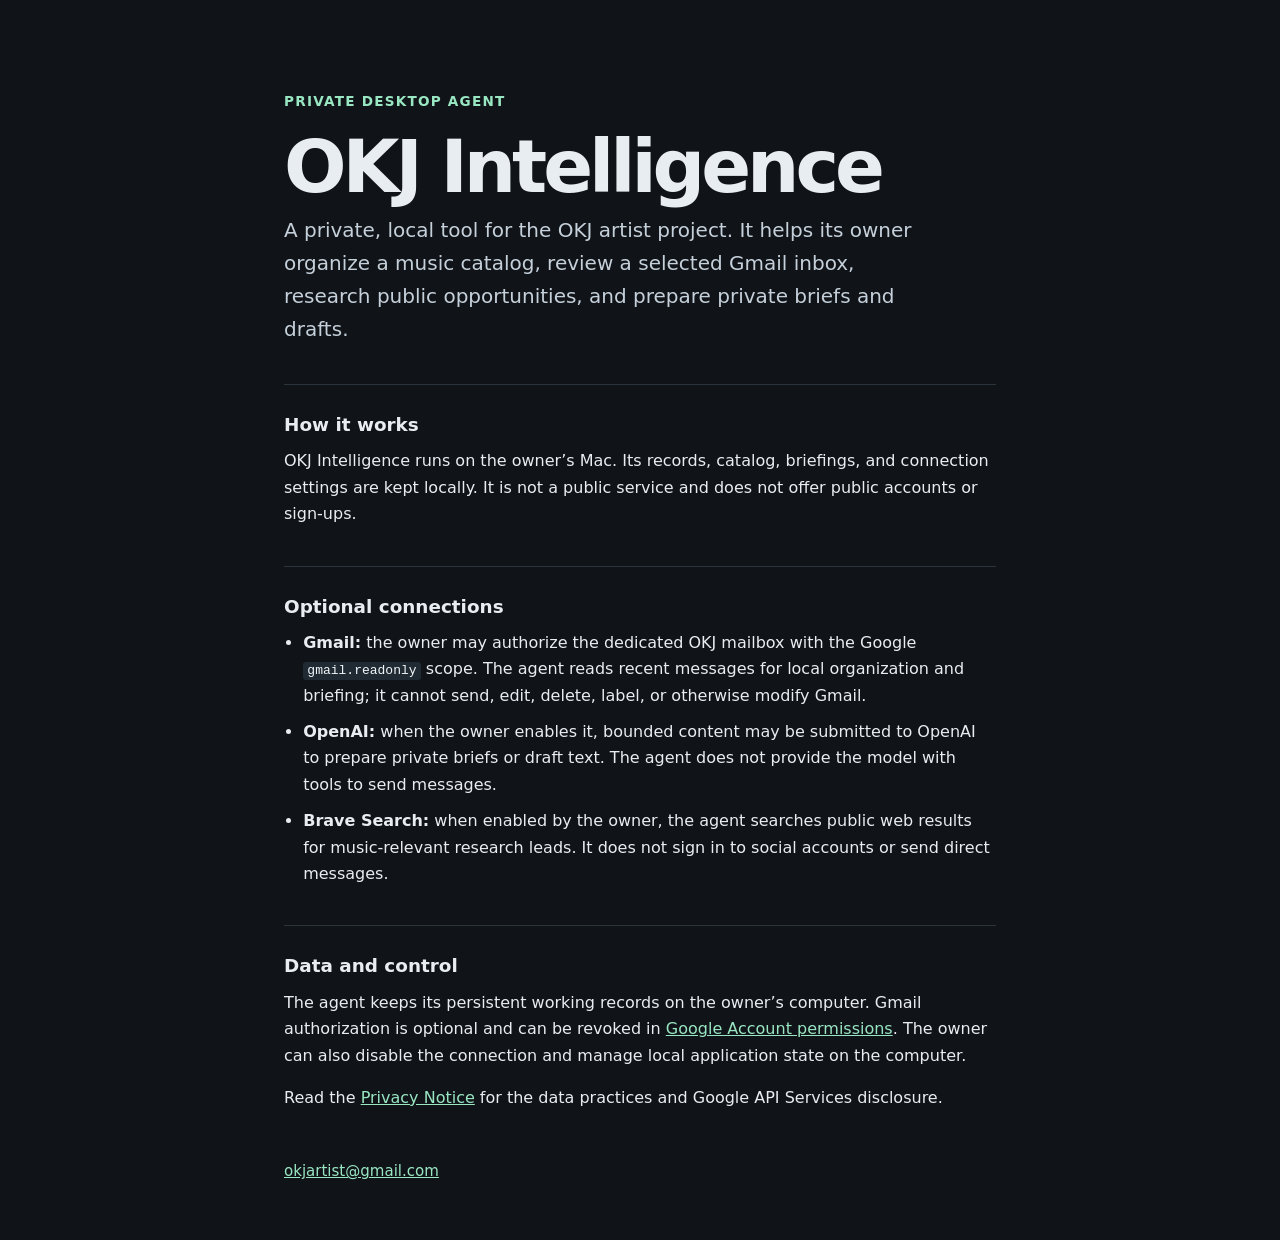
==== index.html @ 697395ec "Add public OAuth information site" ====
<!doctype html>
<html lang="en">
  <head>
    <meta charset="utf-8">
    <meta name="viewport" content="width=device-width, initial-scale=1">
    <meta name="description" content="Information about OKJ Intelligence, a private local desktop agent for the OKJ artist project.">
    <title>OKJ Intelligence</title>
    <link rel="stylesheet" href="styles.css">
  </head>
  <body>
    <main>
      <p class="eyebrow">Private desktop agent</p>
      <h1>OKJ Intelligence</h1>
      <p class="lead">A private, local tool for the OKJ artist project. It helps its owner organize a music catalog, review a selected Gmail inbox, research public opportunities, and prepare private briefs and drafts.</p>

      <section>
        <h2>How it works</h2>
        <p>OKJ Intelligence runs on the owner’s Mac. Its records, catalog, briefings, and connection settings are kept locally. It is not a public service and does not offer public accounts or sign-ups.</p>
      </section>

      <section>
        <h2>Optional connections</h2>
        <ul>
          <li><strong>Gmail:</strong> the owner may authorize the dedicated OKJ mailbox with the Google <code>gmail.readonly</code> scope. The agent reads recent messages for local organization and briefing; it cannot send, edit, delete, label, or otherwise modify Gmail.</li>
          <li><strong>OpenAI:</strong> when the owner enables it, bounded content may be submitted to OpenAI to prepare private briefs or draft text. The agent does not provide the model with tools to send messages.</li>
          <li><strong>Brave Search:</strong> when enabled by the owner, the agent searches public web results for music-relevant research leads. It does not sign in to social accounts or send direct messages.</li>
        </ul>
      </section>

      <section>
        <h2>Data and control</h2>
        <p>The agent keeps its persistent working records on the owner’s computer. Gmail authorization is optional and can be revoked in <a href="https://myaccount.google.com/permissions">Google Account permissions</a>. The owner can also disable the connection and manage local application state on the computer.</p>
        <p>Read the <a href="privacy.html">Privacy Notice</a> for the data practices and Google API Services disclosure.</p>
      </section>

      <footer><a href="mailto:okjartist@gmail.com">okjartist@gmail.com</a></footer>
    </main>
  </body>
</html>
---- styles.css ----
:root { color-scheme: dark; font-family: ui-sans-serif, system-ui, -apple-system, BlinkMacSystemFont, "Segoe UI", sans-serif; }
* { box-sizing: border-box; }
body { margin: 0; min-height: 100vh; background: #101418; color: #e8edf2; line-height: 1.65; }
main { max-width: 760px; margin: 0 auto; padding: 10vh 24px 56px; }
h1 { margin: 0 0 10px; font-size: clamp(2.4rem, 7vw, 4.6rem); letter-spacing: -0.055em; line-height: 1; }
h2 { margin: 0 0 8px; font-size: 1.15rem; }
p { margin: 0 0 16px; }
.eyebrow { margin: 0 0 18px; color: #99e6c2; font-size: .85rem; font-weight: 700; letter-spacing: .09em; text-transform: uppercase; }
.lead { max-width: 650px; color: #c5d0da; font-size: 1.25rem; }
section { margin-top: 38px; padding-top: 25px; border-top: 1px solid #2a343d; }
ul { margin: 0; padding-left: 1.2rem; }
li + li { margin-top: 10px; }
a { color: #99e6c2; }
code { padding: .1em .32em; border-radius: .25em; background: #202a32; color: #f1f6f9; }
footer { margin-top: 48px; color: #aeb9c2; font-size: .94rem; }
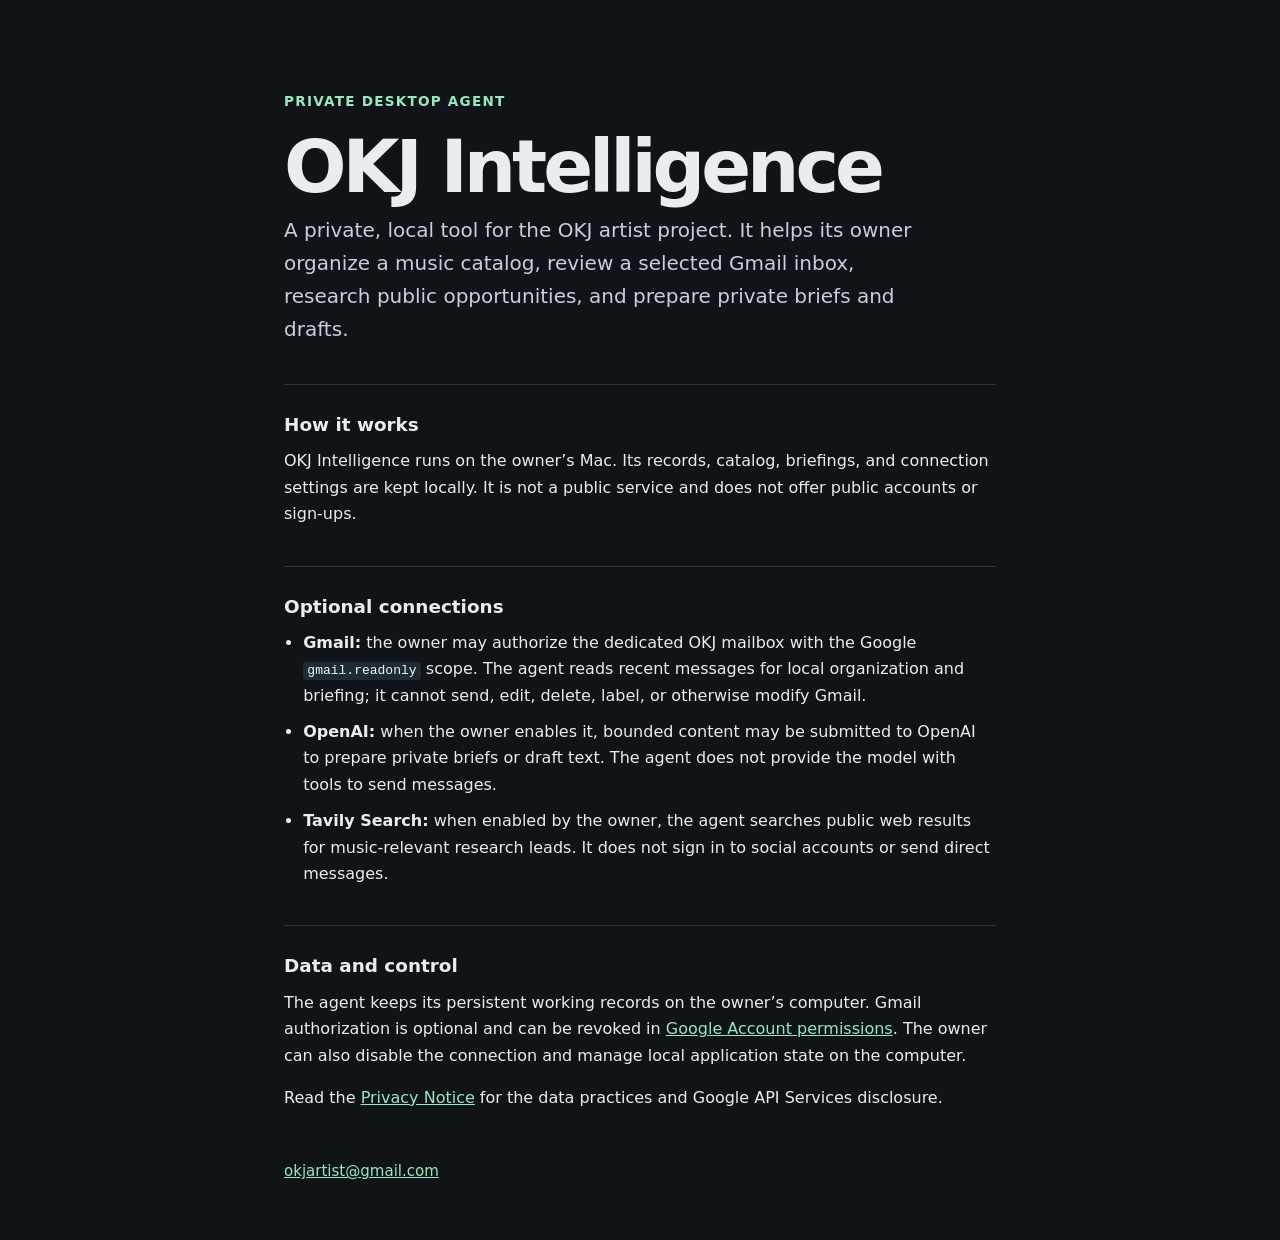
==== commit 6d4c3618: "Update search provider disclosure to Tavily" ====
--- a/index.html
+++ b/index.html
@@ -23,7 +23,7 @@
         <ul>
           <li><strong>Gmail:</strong> the owner may authorize the dedicated OKJ mailbox with the Google <code>gmail.readonly</code> scope. The agent reads recent messages for local organization and briefing; it cannot send, edit, delete, label, or otherwise modify Gmail.</li>
           <li><strong>OpenAI:</strong> when the owner enables it, bounded content may be submitted to OpenAI to prepare private briefs or draft text. The agent does not provide the model with tools to send messages.</li>
-          <li><strong>Brave Search:</strong> when enabled by the owner, the agent searches public web results for music-relevant research leads. It does not sign in to social accounts or send direct messages.</li>
+          <li><strong>Tavily Search:</strong> when enabled by the owner, the agent searches public web results for music-relevant research leads. It does not sign in to social accounts or send direct messages.</li>
         </ul>
       </section>
 
